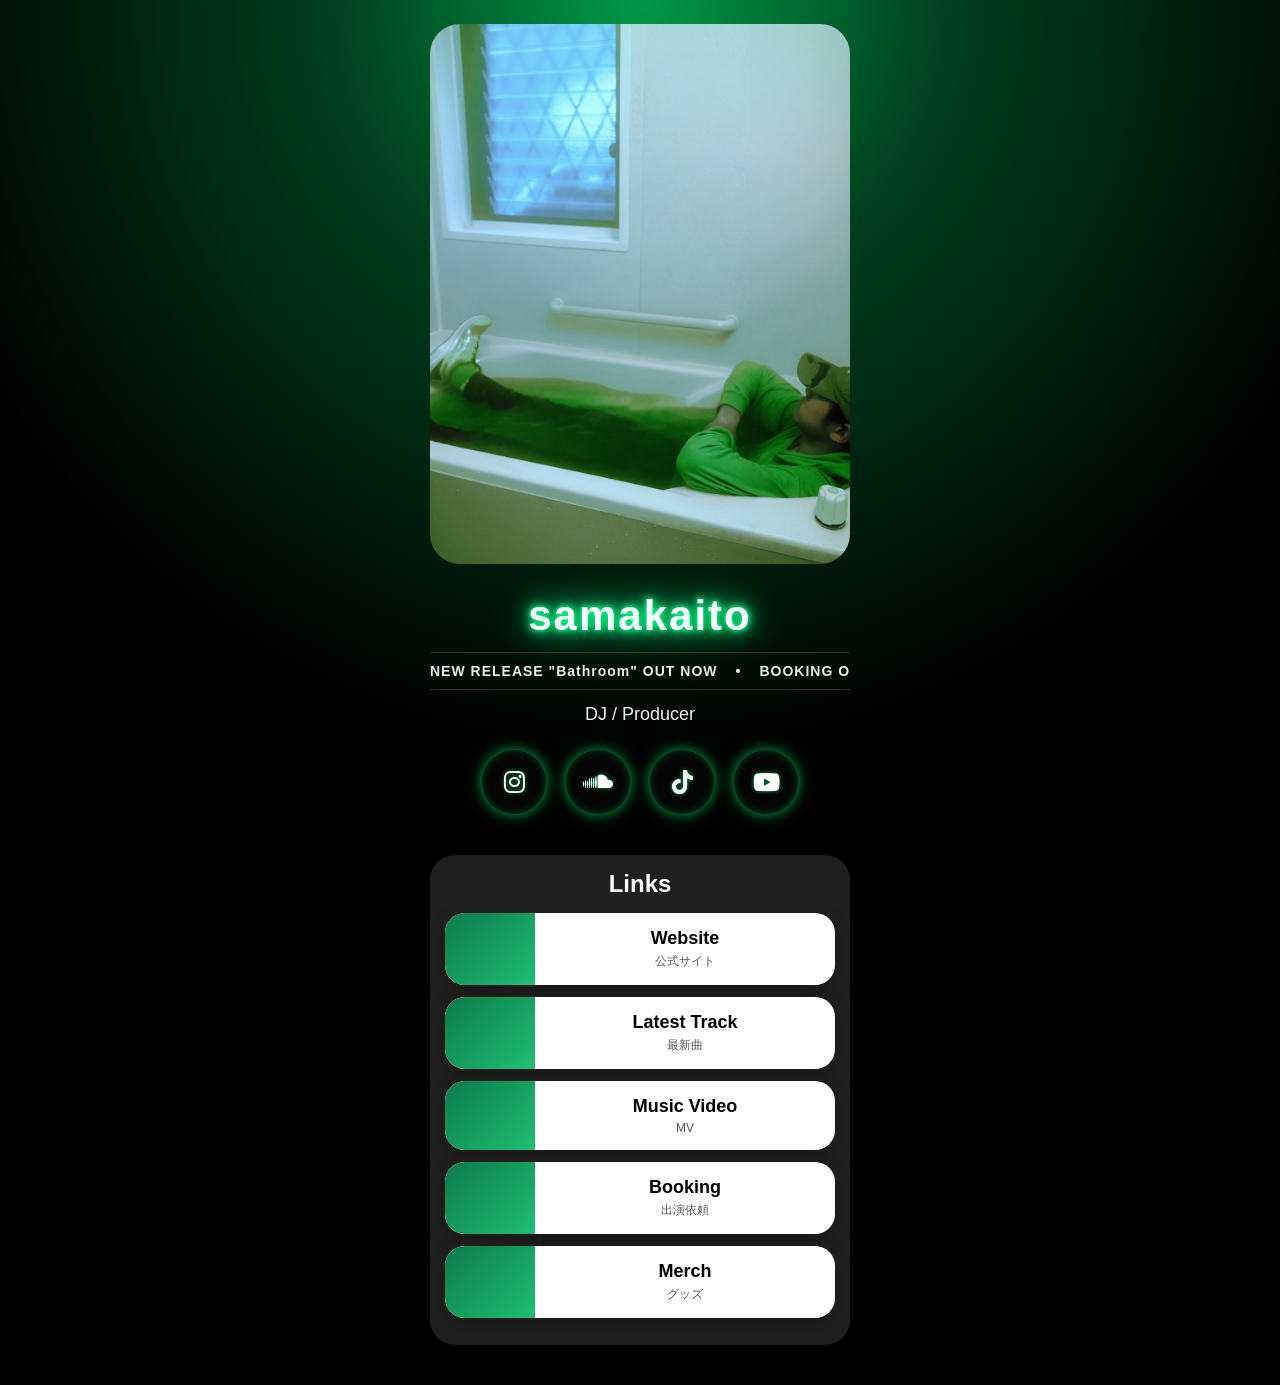
==== index.html @ 0506a915 "sumaho4" ====
<!DOCTYPE html>
<html lang="ja">
<head>
  <meta charset="UTF-8">
  <meta name="viewport" content="width=device-width, initial-scale=1.0">

  <!-- SEO -->
  <meta name="description" content="samakaito official site | DJ / Producer">

  <title>samakaito</title>

  <!-- アイコン（あれば） -->
  <!-- <link rel="icon" href="images/favicon.ico"> -->

  <!-- FontAwesome -->
  <link rel="stylesheet" href="https://cdnjs.cloudflare.com/ajax/libs/font-awesome/6.5.0/css/all.min.css">

  <!-- CSS -->
  <link rel="stylesheet" href="style.css">
</head>

<body>

  <div class="page">
    <div class="container">

      <!-- TOP画像 -->
      <div class="hero-image"></div>

      <!-- 名前 -->
      <div class="name">samakaito</div>

      <!-- お知らせ（無限ループ） -->
      <div class="news-ticker">
        <div class="news-track">
          <span>NEW RELEASE "Bathroom" OUT NOW</span>
          <span>•</span>
          <span>BOOKING OPEN</span>
          <span>•</span>
          <span>LATEST LINKS BELOW</span>
          <span>•</span>

          <!-- ループ用 -->
          <span>NEW RELEASE "Bathroom" OUT NOW</span>
          <span>•</span>
          <span>BOOKING OPEN</span>
          <span>•</span>
          <span>LATEST LINKS BELOW</span>
          <span>•</span>
        </div>
      </div>

      <!-- 役職 -->
      <div class="role">DJ / Producer</div>

      <!-- SNS -->
      <div class="socials">

        <a href="https://instagram.com/" class="social-btn" target="_blank" rel="noopener noreferrer">
          <i class="fa-brands fa-instagram"></i>
        </a>

        <a href="https://soundcloud.com/" class="social-btn" target="_blank" rel="noopener noreferrer">
          <i class="fa-brands fa-soundcloud"></i>
        </a>

        <a href="https://tiktok.com/" class="social-btn" target="_blank" rel="noopener noreferrer">
          <i class="fa-brands fa-tiktok"></i>
        </a>

        <a href="https://youtube.com/" class="social-btn" target="_blank" rel="noopener noreferrer">
          <i class="fa-brands fa-youtube"></i>
        </a>

      </div>

      <!-- リンクエリア -->
      <div class="links-wrap">

        <div class="section-title">Links</div>

        <!-- Website -->
        <a href="#" class="link-card">
          <div class="thumb"></div>
          <div class="card-text">
            <div class="card-title">Website</div>
            <div class="card-sub">公式サイト</div>
          </div>
        </a>

        <!-- Latest Track -->
        <a href="#" class="link-card">
          <div class="thumb"></div>
          <div class="card-text">
            <div class="card-title">Latest Track</div>
            <div class="card-sub">最新曲</div>
          </div>
        </a>

        <!-- MV -->
        <a href="#" class="link-card">
          <div class="thumb"></div>
          <div class="card-text">
            <div class="card-title">Music Video</div>
            <div class="card-sub">MV</div>
          </div>
        </a>

        <!-- Booking -->
        <a href="#" class="link-card">
          <div class="thumb"></div>
          <div class="card-text">
            <div class="card-title">Booking</div>
            <div class="card-sub">出演依頼</div>
          </div>
        </a>

        <!-- Merch -->
        <a href="#" class="link-card">
          <div class="thumb"></div>
          <div class="card-text">
            <div class="card-title">Merch</div>
            <div class="card-sub">グッズ</div>
          </div>
        </a>

      </div>

    </div>
  </div>

</body>
</html>
---- style.css ----
body{
  margin:0;
  font-family:sans-serif;
  color:white;
  background:#000;
}

/* ▼ページ全体 */
.page{
  min-height:100vh;
  padding:24px 16px 40px;
  background:
    radial-gradient(circle at top,
      rgba(0,255,120,0.6) 0%,
      rgba(0,255,120,0.25) 20%,
      rgba(0,0,0,0.95) 50%,
      #000 80%
    );
}

/* ▼中央寄せ全体 */
.container{
  max-width:420px;
  margin:0 auto;
  text-align:center;
}

/* ▼トップ画像 */
.hero-image{
  position:relative;
  height:60vh;
  min-height:360px;
  max-height:680px;
  border-radius:30px;
  overflow:hidden;
  margin-bottom:28px;
  background-image:url("images/samakaito_Bathroom_TOP.jpg");
  background-size:cover;
  background-position:center;
  background-repeat:no-repeat;
}

/* ▼画像の上の演出 */
.hero-image::after{
  content:"";
  position:absolute;
  inset:0;
  background:
    linear-gradient(
      rgba(0,0,0,0.2),
      rgba(0,0,0,0.7)
    ),
    radial-gradient(circle at top,
      rgba(0,255,120,0.35),
      transparent 60%
    );
  mix-blend-mode:screen;
}

/* ▼名前 */
.name{
  font-size:42px;
  font-weight:bold;
  letter-spacing:2px;
  margin:10px 0;
  color:#fff;
  text-shadow:
    0 0 5px #00ff88,
    0 0 10px #00ff88,
    0 0 20px #00ff88,
    0 0 40px #00ff88;
}

/* ▼お知らせ */
.news-ticker{
  width:100%;
  overflow:hidden;
  margin:12px 0 14px;
  padding:10px 0;
  border-top:1px solid rgba(255,255,255,0.18);
  border-bottom:1px solid rgba(255,255,255,0.18);
}

.news-track{
  display:flex;
  gap:18px;
  width:max-content;
  white-space:nowrap;
  animation:scrollNews 18s linear infinite;
  font-size:14px;
  font-weight:bold;
  color:rgba(255,255,255,0.92);
  letter-spacing:1px;
}

@keyframes scrollNews{
  from{
    transform:translateX(0);
  }
  to{
    transform:translateX(-50%);
  }
}

/* ▼役職 */
.role{
  font-size:18px;
  opacity:.95;
  margin:0;
}

/* ▼SNS */
.socials{
  display:flex;
  justify-content:center;
  gap:18px;
  margin-top:24px;
  flex-wrap:wrap;
}

/* ▼ネオンディスクボタン */
.social-btn{
  width:64px;
  height:64px;
  border-radius:50%;
  display:flex;
  align-items:center;
  justify-content:center;
  text-decoration:none;
  color:#ffffff;
  background:#050505;
  border:1px solid rgba(0,255,120,0.3);
  box-shadow:
    0 0 10px rgba(0,255,120,0.4),
    0 0 20px rgba(0,255,120,0.25),
    inset 0 0 10px rgba(0,255,120,0.2);
  transition:
    transform 0.25s ease,
    box-shadow 0.25s ease,
    border-color 0.25s ease;
}

.social-btn i{
  font-size:24px;
  line-height:1;
  color:#ffffff;
  text-shadow:0 0 4px rgba(0,255,120,0.6);
}

.social-btn:hover{
  transform:translateY(-4px) scale(1.05);
  box-shadow:
    0 0 15px rgba(0,255,120,0.7),
    0 0 35px rgba(0,255,120,0.4),
    inset 0 0 15px rgba(0,255,120,0.3);
  border-color:rgba(0,255,120,0.6);
}

.social-btn:hover .fa-instagram{
  color:#E1306C;
  text-shadow:0 0 8px #E1306C;
}

.social-btn:hover .fa-soundcloud{
  color:#ff5500;
  text-shadow:0 0 8px #ff5500;
}

.social-btn:hover .fa-tiktok{
  color:#00f2ea;
  text-shadow:0 0 8px #00f2ea;
}

.social-btn:hover .fa-youtube{
  color:#ff0000;
  text-shadow:0 0 8px #ff0000;
}

/* ▼リンクカードエリア */
.links-wrap{
  margin-top:40px;
  background:rgba(255,255,255,0.12);
  border-radius:25px;
  padding:15px;
  backdrop-filter:blur(10px);
  -webkit-backdrop-filter:blur(10px);
}

.section-title{
  font-size:24px;
  font-weight:bold;
  margin-bottom:15px;
}

/* ▼カード */
.link-card{
  display:flex;
  align-items:stretch;
  background:white;
  color:black;
  border-radius:20px;
  overflow:hidden;
  margin-bottom:12px;
  text-decoration:none;
  box-shadow:0 8px 20px rgba(0,0,0,0.18);
  transition:transform 0.2s ease, box-shadow 0.2s ease;
}

.link-card:hover{
  transform:translateY(-3px);
  box-shadow:0 12px 24px rgba(0,0,0,0.25);
}

.thumb{
  width:90px;
  min-width:90px;
  background:linear-gradient(135deg,#0d7a49,#1fbf75);
}

.card-text{
  padding:15px;
  flex:1;
}

.card-title{
  font-weight:bold;
  font-size:18px;
}

.card-sub{
  font-size:12px;
  color:#555;
  margin-top:4px;
}

/* ▼スマホ微調整 */
@media (max-width:480px){

  .page{
    min-height:100vh;
    padding:0;
    background:
      radial-gradient(circle at top,
        rgba(0,255,120,0.55) 0%,
        rgba(0,255,120,0.22) 18%,
        rgba(0,0,0,0.92) 45%,
        #000 78%
      );
  }

  .container{
    max-width:100%;
    width:100%;
  }

  .hero-image{
    width:100%;
    height:52vh;
    min-height:320px;
    max-height:none;
    border-radius:0 0 28px 28px;
    margin-bottom:24px;
    background-image:url("images/samakaito_Bathroom_TOP.jpg");
    background-size:cover;
    background-position:center;
    background-repeat:no-repeat;
  }

  .name{
    font-size:34px;
    letter-spacing:1px;
    margin:6px 0 10px;
  }

  .news-ticker{
    margin:10px 0 12px;
    padding:8px 0;
  }

  .news-track{
    font-size:12px;
    gap:14px;
  }

  .role{
    font-size:16px;
  }

  .socials{
    gap:16px;
    margin-top:20px;
  }

  .social-btn{
    width:56px;
    height:56px;
  }

  .social-btn i{
    font-size:20px;
  }

  .links-wrap{
    margin:24px 12px 0;
    border-radius:22px;
    padding:14px;
  }

  .section-title{
    font-size:22px;
  }

  .link-card{
    border-radius:18px;
    margin-bottom:12px;
  }

  .thumb{
    width:84px;
    min-width:84px;
  }

  .card-text{
    padding:14px;
  }

  .card-title{
    font-size:16px;
  }
}
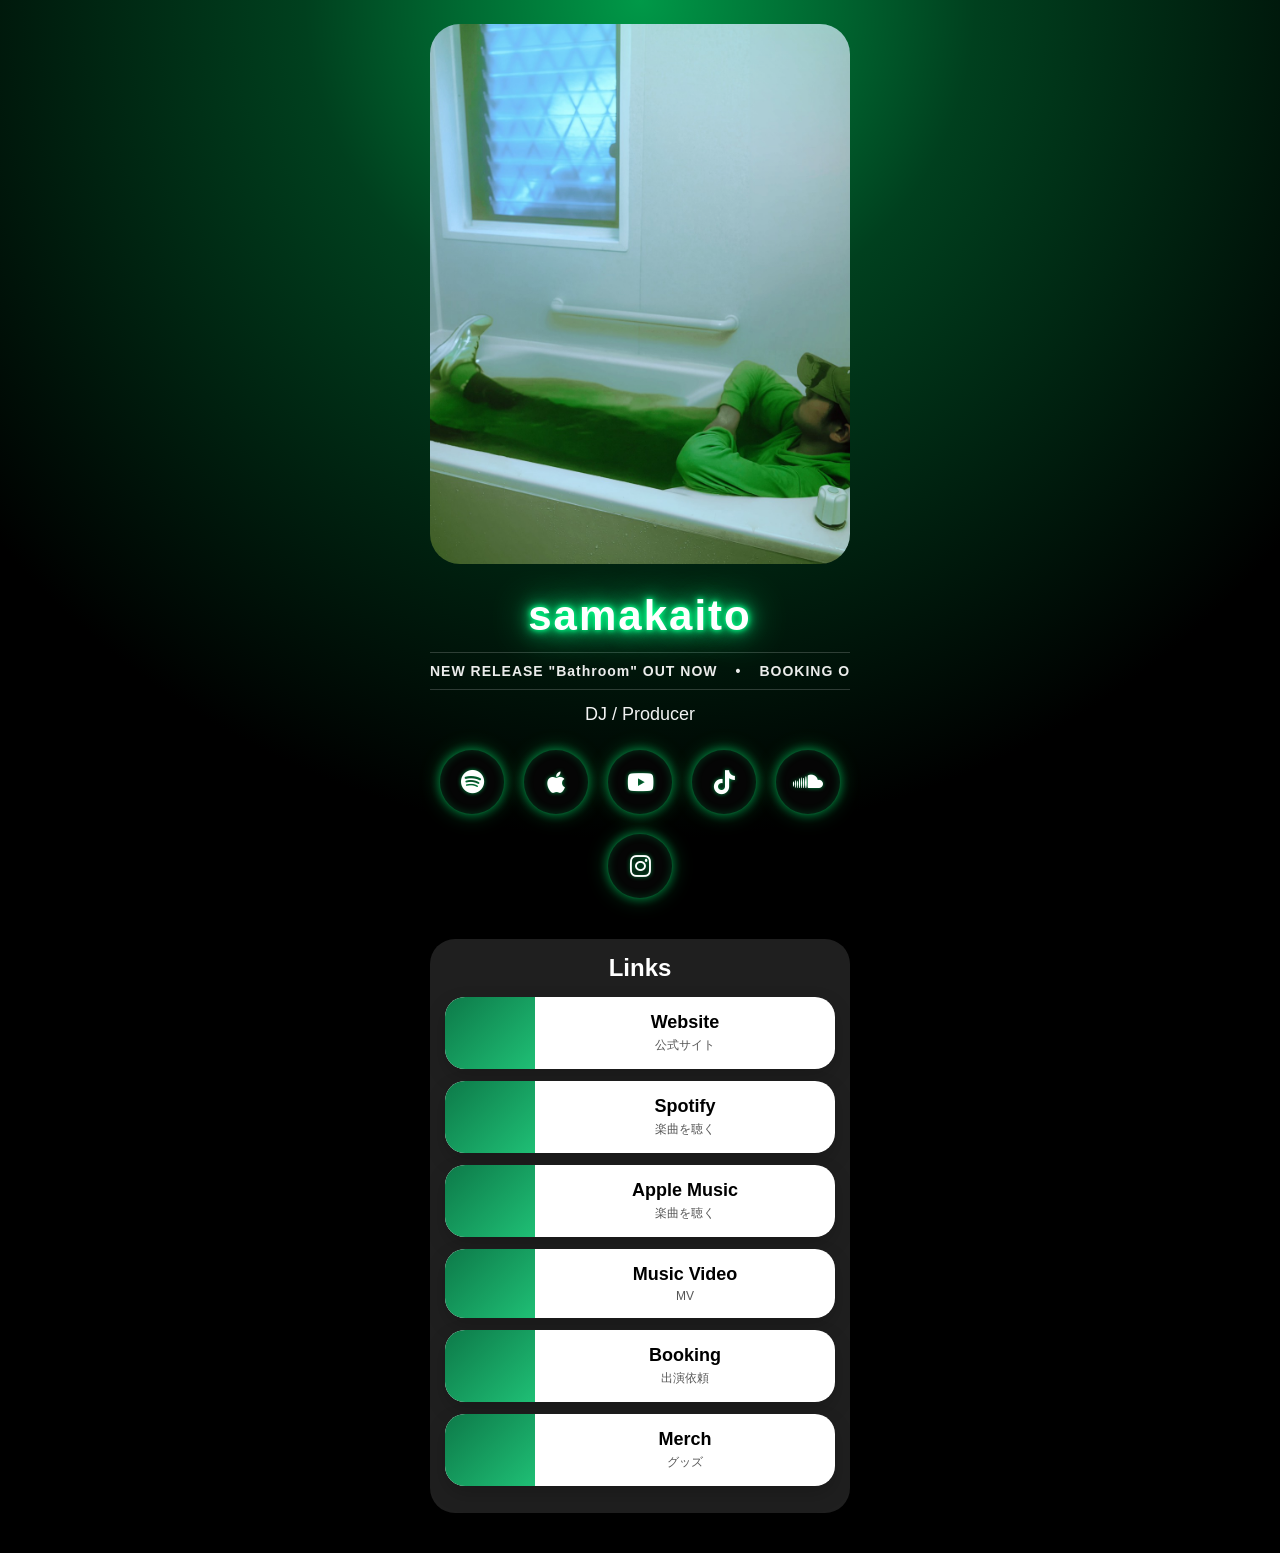
==== commit 3bb084ab: "rink" ====
--- a/index.html
+++ b/index.html
@@ -8,9 +8,6 @@
   <meta name="description" content="samakaito official site | DJ / Producer">
 
   <title>samakaito</title>
-
-  <!-- アイコン（あれば） -->
-  <!-- <link rel="icon" href="images/favicon.ico"> -->
 
   <!-- FontAwesome -->
   <link rel="stylesheet" href="https://cdnjs.cloudflare.com/ajax/libs/font-awesome/6.5.0/css/all.min.css">
@@ -30,7 +27,7 @@
       <!-- 名前 -->
       <div class="name">samakaito</div>
 
-      <!-- お知らせ（無限ループ） -->
+      <!-- お知らせ -->
       <div class="news-ticker">
         <div class="news-track">
           <span>NEW RELEASE "Bathroom" OUT NOW</span>
@@ -53,26 +50,40 @@
       <!-- 役職 -->
       <div class="role">DJ / Producer</div>
 
-      <!-- SNS -->
+      <!-- 🎧 SNS & MUSIC（ここが最重要） -->
       <div class="socials">
 
-        <a href="https://instagram.com/" class="social-btn" target="_blank" rel="noopener noreferrer">
-          <i class="fa-brands fa-instagram"></i>
-        </a>
+  <!-- Spotify -->
+  <a href="https://open.spotify.com/artist/3cTHVJInZ8mu4pKEX6HJEo?si=okGXKiWBS1qL0Cj5am4nKg" class="social-btn" target="_blank" rel="noopener noreferrer">
+    <i class="fa-brands fa-spotify"></i>
+  </a>
 
-        <a href="https://soundcloud.com/" class="social-btn" target="_blank" rel="noopener noreferrer">
-          <i class="fa-brands fa-soundcloud"></i>
-        </a>
+  <!-- Apple Music -->
+  <a href="https://music.apple.com/jp/artist/samakaito/1890063363" class="social-btn" target="_blank" rel="noopener noreferrer">
+    <i class="fa-brands fa-apple"></i>
+  </a>
 
-        <a href="https://tiktok.com/" class="social-btn" target="_blank" rel="noopener noreferrer">
-          <i class="fa-brands fa-tiktok"></i>
-        </a>
+  <!-- YouTube -->
+  <a href="https://youtube.com/@samakaitomusic?si=xnMKKxz8aSbFrkro" class="social-btn" target="_blank" rel="noopener noreferrer">
+    <i class="fa-brands fa-youtube"></i>
+  </a>
 
-        <a href="https://youtube.com/" class="social-btn" target="_blank" rel="noopener noreferrer">
-          <i class="fa-brands fa-youtube"></i>
-        </a>
+  <!-- TikTok -->
+  <a href="https://www.tiktok.com/@samakaitomusic?_r=1&_t=ZS-95JR2XxKKqy" class="social-btn" target="_blank" rel="noopener noreferrer">
+    <i class="fa-brands fa-tiktok"></i>
+  </a>
 
-      </div>
+  <!-- SoundCloud -->
+  <a href="https://on.soundcloud.com/qP8CCPgkNwNpDIT4Kt" class="social-btn" target="_blank" rel="noopener noreferrer">
+    <i class="fa-brands fa-soundcloud"></i>
+  </a>
+
+  <!-- Instagram（仮） -->
+  <a href="#" class="social-btn">
+    <i class="fa-brands fa-instagram"></i>
+  </a>
+
+</div>
 
       <!-- リンクエリア -->
       <div class="links-wrap">
@@ -88,12 +99,21 @@
           </div>
         </a>
 
-        <!-- Latest Track -->
-        <a href="#" class="link-card">
+        <!-- Spotify（ここにも置くのはアリ） -->
+        <a href="https://open.spotify.com/artist/3cTHVJlnZ8mu4pKEX6HJEo" class="link-card">
           <div class="thumb"></div>
           <div class="card-text">
-            <div class="card-title">Latest Track</div>
-            <div class="card-sub">最新曲</div>
+            <div class="card-title">Spotify</div>
+            <div class="card-sub">楽曲を聴く</div>
+          </div>
+        </a>
+
+        <!-- Apple Music -->
+        <a href="https://music.apple.com/jp/artist/samakaito/1890063363" class="link-card">
+          <div class="thumb"></div>
+          <div class="card-text">
+            <div class="card-title">Apple Music</div>
+            <div class="card-sub">楽曲を聴く</div>
           </div>
         </a>
 
--- a/style.css
+++ b/style.css
@@ -233,91 +233,150 @@
   margin-top:4px;
 }
 
-/* ▼スマホ微調整 */
+/* ▼スマホ完全版（PCと統一＋調整済み） */
 @media (max-width:480px){
 
+  /* ▼全体 */
   .page{
     min-height:100vh;
-    padding:0;
+    padding:24px 16px 40px;
+
     background:
       radial-gradient(circle at top,
-        rgba(0,255,120,0.55) 0%,
-        rgba(0,255,120,0.22) 18%,
-        rgba(0,0,0,0.92) 45%,
-        #000 78%
+        rgba(0,255,120,0.6) 0%,
+        rgba(0,255,120,0.25) 20%,
+        rgba(0,0,0,0.95) 50%,
+        #000 80%
       );
   }
 
   .container{
-    max-width:100%;
+    max-width:420px;
     width:100%;
-  }
-
+    margin:0 auto;
+    text-align:center;
+  }
+
+  /* ▼トップ画像（PCと同じ見た目） */
   .hero-image{
     width:100%;
-    height:52vh;
-    min-height:320px;
-    max-height:none;
-    border-radius:0 0 28px 28px;
-    margin-bottom:24px;
+    height:60vh;
+    min-height:360px;
+    max-height:680px;
+
+    border-radius:30px;
+    overflow:hidden;
+    margin-bottom:28px;
+
     background-image:url("images/samakaito_Bathroom_TOP.jpg");
     background-size:cover;
     background-position:center;
     background-repeat:no-repeat;
   }
 
+  /* ▼名前 */
   .name{
     font-size:34px;
     letter-spacing:1px;
-    margin:6px 0 10px;
-  }
-
+    margin:10px 0;
+  }
+
+  /* ▼お知らせ */
   .news-ticker{
-    margin:10px 0 12px;
-    padding:8px 0;
+    width:100%;
+    overflow:hidden;
+    margin:12px 0 14px;
+    padding:10px 0;
+
+    border-top:1px solid rgba(255,255,255,0.2);
+    border-bottom:1px solid rgba(255,255,255,0.2);
+
+    -webkit-mask-image: linear-gradient(to right, transparent, white 10%, white 90%, transparent);
+    mask-image: linear-gradient(to right, transparent, white 10%, white 90%, transparent);
   }
 
   .news-track{
+    display:flex;
+    gap:16px;
+    width:max-content;
+    white-space:nowrap;
+
     font-size:12px;
-    gap:14px;
-  }
-
+    font-weight:bold;
+    letter-spacing:1px;
+
+    color:rgba(255,255,255,0.9);
+
+    animation:scrollNews 28s linear infinite;
+  }
+
+  /* ▼役職 */
   .role{
     font-size:16px;
-  }
-
+    margin-top:6px;
+  }
+
+  /* ▼SNS */
   .socials{
+    display:flex;
+    justify-content:center;
     gap:16px;
     margin-top:20px;
+    flex-wrap:wrap;
   }
 
   .social-btn{
     width:56px;
     height:56px;
+    border-radius:50%;
+
+    display:flex;
+    align-items:center;
+    justify-content:center;
+
+    background:#050505;
+    border:1px solid rgba(0,255,120,0.3);
+
+    box-shadow:
+      0 0 10px rgba(0,255,120,0.4),
+      0 0 20px rgba(0,255,120,0.25),
+      inset 0 0 10px rgba(0,255,120,0.2);
   }
 
   .social-btn i{
     font-size:20px;
-  }
-
+    color:#fff;
+  }
+
+  /* ▼リンクエリア */
   .links-wrap{
-    margin:24px 12px 0;
-    border-radius:22px;
-    padding:14px;
+    margin-top:32px;
+    padding:15px;
+
+    background:rgba(255,255,255,0.12);
+    border-radius:25px;
+
+    backdrop-filter:blur(10px);
+    -webkit-backdrop-filter:blur(10px);
   }
 
   .section-title{
     font-size:22px;
-  }
-
+    margin-bottom:14px;
+  }
+
+  /* ▼カード */
   .link-card{
+    display:flex;
     border-radius:18px;
+    overflow:hidden;
     margin-bottom:12px;
   }
 
   .thumb{
     width:84px;
     min-width:84px;
+    background:linear-gradient(135deg,#0d7a49,#1fbf75);
   }
 
   .card-text{
@@ -325,6 +384,10 @@
   }
 
   .card-title{
-    font-size:16px;
+    font-size:15px;
+  }
+
+  .card-sub{
+    font-size:12px;
   }
 }
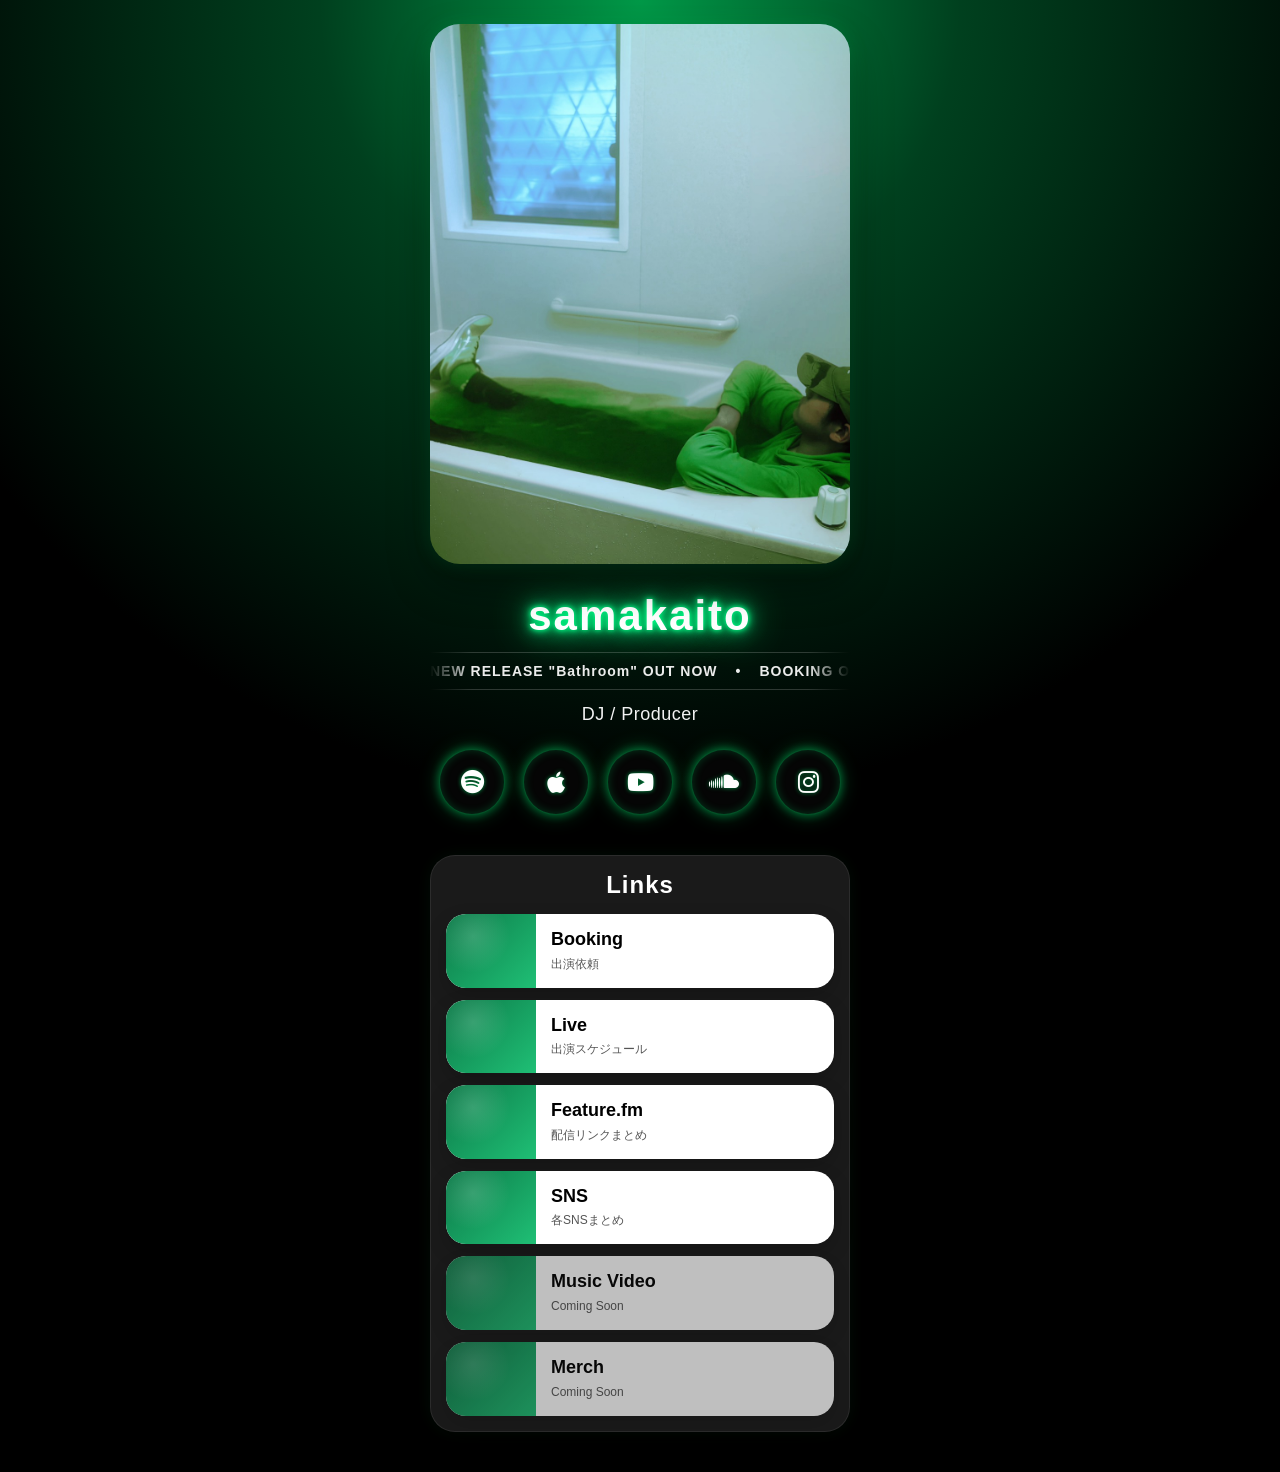
==== commit 616d2c06: "rink2" ====
--- a/index.html
+++ b/index.html
@@ -50,81 +50,40 @@
       <!-- 役職 -->
       <div class="role">DJ / Producer</div>
 
-      <!-- 🎧 SNS & MUSIC（ここが最重要） -->
+      <!-- SNS & MUSIC -->
       <div class="socials">
 
-  <!-- Spotify -->
-  <a href="https://open.spotify.com/artist/3cTHVJInZ8mu4pKEX6HJEo?si=okGXKiWBS1qL0Cj5am4nKg" class="social-btn" target="_blank" rel="noopener noreferrer">
-    <i class="fa-brands fa-spotify"></i>
-  </a>
+        <!-- Spotify -->
+        <a href="https://open.spotify.com/artist/3cTHVJInZ8mu4pKEX6HJEo?si=okGXKiWBS1qL0Cj5am4nKg" class="social-btn" target="_blank" rel="noopener noreferrer" aria-label="Spotify">
+          <i class="fa-brands fa-spotify"></i>
+        </a>
 
-  <!-- Apple Music -->
-  <a href="https://music.apple.com/jp/artist/samakaito/1890063363" class="social-btn" target="_blank" rel="noopener noreferrer">
-    <i class="fa-brands fa-apple"></i>
-  </a>
+        <!-- Apple Music -->
+        <a href="https://music.apple.com/jp/artist/samakaito/1890063363" class="social-btn" target="_blank" rel="noopener noreferrer" aria-label="Apple Music">
+          <i class="fa-brands fa-apple"></i>
+        </a>
 
-  <!-- YouTube -->
-  <a href="https://youtube.com/@samakaitomusic?si=xnMKKxz8aSbFrkro" class="social-btn" target="_blank" rel="noopener noreferrer">
-    <i class="fa-brands fa-youtube"></i>
-  </a>
+        <!-- YouTube -->
+        <a href="https://youtube.com/@samakaitomusic?si=xnMKKxz8aSbFrkro" class="social-btn" target="_blank" rel="noopener noreferrer" aria-label="YouTube">
+          <i class="fa-brands fa-youtube"></i>
+        </a>
 
-  <!-- TikTok -->
-  <a href="https://www.tiktok.com/@samakaitomusic?_r=1&_t=ZS-95JR2XxKKqy" class="social-btn" target="_blank" rel="noopener noreferrer">
-    <i class="fa-brands fa-tiktok"></i>
-  </a>
+        <!-- SoundCloud -->
+        <a href="https://on.soundcloud.com/qP8CCPgkNwNpDIT4Kt" class="social-btn" target="_blank" rel="noopener noreferrer" aria-label="SoundCloud">
+          <i class="fa-brands fa-soundcloud"></i>
+        </a>
 
-  <!-- SoundCloud -->
-  <a href="https://on.soundcloud.com/qP8CCPgkNwNpDIT4Kt" class="social-btn" target="_blank" rel="noopener noreferrer">
-    <i class="fa-brands fa-soundcloud"></i>
-  </a>
+        <!-- Instagram（未設定なら # のままでOK） -->
+        <a href="#" class="social-btn" target="_blank" rel="noopener noreferrer" aria-label="Instagram">
+          <i class="fa-brands fa-instagram"></i>
+        </a>
 
-  <!-- Instagram（仮） -->
-  <a href="#" class="social-btn">
-    <i class="fa-brands fa-instagram"></i>
-  </a>
-
-</div>
+      </div>
 
       <!-- リンクエリア -->
       <div class="links-wrap">
 
         <div class="section-title">Links</div>
-
-        <!-- Website -->
-        <a href="#" class="link-card">
-          <div class="thumb"></div>
-          <div class="card-text">
-            <div class="card-title">Website</div>
-            <div class="card-sub">公式サイト</div>
-          </div>
-        </a>
-
-        <!-- Spotify（ここにも置くのはアリ） -->
-        <a href="https://open.spotify.com/artist/3cTHVJlnZ8mu4pKEX6HJEo" class="link-card">
-          <div class="thumb"></div>
-          <div class="card-text">
-            <div class="card-title">Spotify</div>
-            <div class="card-sub">楽曲を聴く</div>
-          </div>
-        </a>
-
-        <!-- Apple Music -->
-        <a href="https://music.apple.com/jp/artist/samakaito/1890063363" class="link-card">
-          <div class="thumb"></div>
-          <div class="card-text">
-            <div class="card-title">Apple Music</div>
-            <div class="card-sub">楽曲を聴く</div>
-          </div>
-        </a>
-
-        <!-- MV -->
-        <a href="#" class="link-card">
-          <div class="thumb"></div>
-          <div class="card-text">
-            <div class="card-title">Music Video</div>
-            <div class="card-sub">MV</div>
-          </div>
-        </a>
 
         <!-- Booking -->
         <a href="#" class="link-card">
@@ -135,14 +94,50 @@
           </div>
         </a>
 
-        <!-- Merch -->
-        <a href="#" class="link-card">
+        <!-- Live -->
+        <a href="live.html" class="link-card">
+          <div class="thumb"></div>
+          <div class="card-text">
+            <div class="card-title">Live</div>
+            <div class="card-sub">出演スケジュール</div>
+          </div>
+        </a>
+
+        <!-- Feature.fm -->
+        <a href="#" class="link-card" target="_blank" rel="noopener noreferrer">
+          <div class="thumb"></div>
+          <div class="card-text">
+            <div class="card-title">Feature.fm</div>
+            <div class="card-sub">配信リンクまとめ</div>
+          </div>
+        </a>
+
+        <!-- SNS -->
+        <a href="#" class="link-card" target="_blank" rel="noopener noreferrer">
+          <div class="thumb"></div>
+          <div class="card-text">
+            <div class="card-title">SNS</div>
+            <div class="card-sub">各SNSまとめ</div>
+          </div>
+        </a>
+
+        <!-- Music Video Coming Soon -->
+        <div class="link-card link-card-disabled">
+          <div class="thumb"></div>
+          <div class="card-text">
+            <div class="card-title">Music Video</div>
+            <div class="card-sub">Coming Soon</div>
+          </div>
+        </div>
+
+        <!-- Merch Coming Soon -->
+        <div class="link-card link-card-disabled">
           <div class="thumb"></div>
           <div class="card-text">
             <div class="card-title">Merch</div>
-            <div class="card-sub">グッズ</div>
+            <div class="card-sub">Coming Soon</div>
           </div>
-        </a>
+        </div>
 
       </div>
 
--- a/style.css
+++ b/style.css
@@ -1,7 +1,7 @@
 body{
   margin:0;
   font-family:sans-serif;
-  color:white;
+  color:#fff;
   background:#000;
 }
 
@@ -21,6 +21,7 @@
 /* ▼中央寄せ全体 */
 .container{
   max-width:420px;
+  width:100%;
   margin:0 auto;
   text-align:center;
 }
@@ -28,6 +29,7 @@
 /* ▼トップ画像 */
 .hero-image{
   position:relative;
+  width:100%;
   height:60vh;
   min-height:360px;
   max-height:680px;
@@ -38,6 +40,9 @@
   background-size:cover;
   background-position:center;
   background-repeat:no-repeat;
+  box-shadow:
+    0 0 20px rgba(0,255,120,0.12),
+    0 20px 40px rgba(0,0,0,0.35);
 }
 
 /* ▼画像の上の演出 */
@@ -47,8 +52,8 @@
   inset:0;
   background:
     linear-gradient(
-      rgba(0,0,0,0.2),
-      rgba(0,0,0,0.7)
+      rgba(0,0,0,0.18),
+      rgba(0,0,0,0.68)
     ),
     radial-gradient(circle at top,
       rgba(0,255,120,0.35),
@@ -60,9 +65,9 @@
 /* ▼名前 */
 .name{
   font-size:42px;
-  font-weight:bold;
+  font-weight:700;
   letter-spacing:2px;
-  margin:10px 0;
+  margin:10px 0 8px;
   color:#fff;
   text-shadow:
     0 0 5px #00ff88,
@@ -79,6 +84,8 @@
   padding:10px 0;
   border-top:1px solid rgba(255,255,255,0.18);
   border-bottom:1px solid rgba(255,255,255,0.18);
+  -webkit-mask-image: linear-gradient(to right, transparent, white 10%, white 90%, transparent);
+  mask-image: linear-gradient(to right, transparent, white 10%, white 90%, transparent);
 }
 
 .news-track{
@@ -86,9 +93,9 @@
   gap:18px;
   width:max-content;
   white-space:nowrap;
-  animation:scrollNews 18s linear infinite;
+  animation:scrollNews 20s linear infinite;
   font-size:14px;
-  font-weight:bold;
+  font-weight:700;
   color:rgba(255,255,255,0.92);
   letter-spacing:1px;
 }
@@ -107,6 +114,7 @@
   font-size:18px;
   opacity:.95;
   margin:0;
+  letter-spacing:0.5px;
 }
 
 /* ▼SNS */
@@ -127,7 +135,7 @@
   align-items:center;
   justify-content:center;
   text-decoration:none;
-  color:#ffffff;
+  color:#fff;
   background:#050505;
   border:1px solid rgba(0,255,120,0.3);
   box-shadow:
@@ -143,7 +151,7 @@
 .social-btn i{
   font-size:24px;
   line-height:1;
-  color:#ffffff;
+  color:#fff;
   text-shadow:0 0 4px rgba(0,255,120,0.6);
 }
 
@@ -166,44 +174,58 @@
   text-shadow:0 0 8px #ff5500;
 }
 
-.social-btn:hover .fa-tiktok{
-  color:#00f2ea;
-  text-shadow:0 0 8px #00f2ea;
-}
-
 .social-btn:hover .fa-youtube{
   color:#ff0000;
   text-shadow:0 0 8px #ff0000;
 }
 
+.social-btn:hover .fa-spotify{
+  color:#1DB954;
+  text-shadow:0 0 8px #1DB954;
+}
+
+.social-btn:hover .fa-apple{
+  color:#ffffff;
+  text-shadow:0 0 8px rgba(255,255,255,0.95);
+}
+
 /* ▼リンクカードエリア */
 .links-wrap{
   margin-top:40px;
-  background:rgba(255,255,255,0.12);
+  background:rgba(255,255,255,0.1);
+  border:1px solid rgba(255,255,255,0.08);
   border-radius:25px;
   padding:15px;
   backdrop-filter:blur(10px);
   -webkit-backdrop-filter:blur(10px);
+  box-shadow:
+    0 12px 30px rgba(0,0,0,0.22),
+    0 0 20px rgba(0,255,120,0.06);
 }
 
 .section-title{
   font-size:24px;
-  font-weight:bold;
+  font-weight:700;
   margin-bottom:15px;
+  color:#fff;
+  letter-spacing:1px;
 }
 
 /* ▼カード */
 .link-card{
   display:flex;
   align-items:stretch;
-  background:white;
-  color:black;
+  background:#fff;
+  color:#000;
   border-radius:20px;
   overflow:hidden;
   margin-bottom:12px;
   text-decoration:none;
   box-shadow:0 8px 20px rgba(0,0,0,0.18);
-  transition:transform 0.2s ease, box-shadow 0.2s ease;
+  transition:
+    transform 0.2s ease,
+    box-shadow 0.2s ease,
+    opacity 0.2s ease;
 }
 
 .link-card:hover{
@@ -214,150 +236,116 @@
 .thumb{
   width:90px;
   min-width:90px;
-  background:linear-gradient(135deg,#0d7a49,#1fbf75);
+  background:
+    linear-gradient(135deg,#0d7a49,#1fbf75);
+  position:relative;
+}
+
+.thumb::after{
+  content:"";
+  position:absolute;
+  inset:0;
+  background:
+    radial-gradient(circle at 30% 30%, rgba(255,255,255,0.16), transparent 45%);
 }
 
 .card-text{
   padding:15px;
   flex:1;
+  text-align:left;
+  display:flex;
+  flex-direction:column;
+  justify-content:center;
 }
 
 .card-title{
-  font-weight:bold;
+  font-weight:700;
   font-size:18px;
+  line-height:1.2;
 }
 
 .card-sub{
   font-size:12px;
   color:#555;
   margin-top:4px;
-}
-
-/* ▼スマホ完全版（PCと統一＋調整済み） */
+  line-height:1.5;
+}
+
+/* ▼Coming Soonカード */
+.link-card-disabled{
+  opacity:0.72;
+  cursor:default;
+}
+
+.link-card-disabled:hover{
+  transform:none;
+  box-shadow:0 8px 20px rgba(0,0,0,0.18);
+}
+
+/* ▼最後のカードの余白調整 */
+.links-wrap .link-card:last-child,
+.links-wrap .link-card-disabled:last-child{
+  margin-bottom:0;
+}
+
+/* ▼スマホ */
 @media (max-width:480px){
 
-  /* ▼全体 */
   .page{
-    min-height:100vh;
     padding:24px 16px 40px;
-
-    background:
-      radial-gradient(circle at top,
-        rgba(0,255,120,0.6) 0%,
-        rgba(0,255,120,0.25) 20%,
-        rgba(0,0,0,0.95) 50%,
-        #000 80%
-      );
-  }
-
-  .container{
-    max-width:420px;
-    width:100%;
-    margin:0 auto;
-    text-align:center;
-  }
-
-  /* ▼トップ画像（PCと同じ見た目） */
+  }
+
   .hero-image{
-    width:100%;
     height:60vh;
     min-height:360px;
     max-height:680px;
-
     border-radius:30px;
-    overflow:hidden;
     margin-bottom:28px;
-
-    background-image:url("images/samakaito_Bathroom_TOP.jpg");
-    background-size:cover;
-    background-position:center;
-    background-repeat:no-repeat;
-  }
-
-  /* ▼名前 */
+  }
+
   .name{
     font-size:34px;
     letter-spacing:1px;
-    margin:10px 0;
-  }
-
-  /* ▼お知らせ */
+    margin:10px 0 8px;
+  }
+
   .news-ticker{
-    width:100%;
-    overflow:hidden;
     margin:12px 0 14px;
     padding:10px 0;
-
     border-top:1px solid rgba(255,255,255,0.2);
     border-bottom:1px solid rgba(255,255,255,0.2);
-
-    -webkit-mask-image: linear-gradient(to right, transparent, white 10%, white 90%, transparent);
-    mask-image: linear-gradient(to right, transparent, white 10%, white 90%, transparent);
   }
 
   .news-track{
-    display:flex;
     gap:16px;
-    width:max-content;
-    white-space:nowrap;
-
     font-size:12px;
-    font-weight:bold;
     letter-spacing:1px;
-
-    color:rgba(255,255,255,0.9);
-
     animation:scrollNews 28s linear infinite;
   }
 
-  /* ▼役職 */
   .role{
     font-size:16px;
     margin-top:6px;
   }
 
-  /* ▼SNS */
   .socials{
-    display:flex;
-    justify-content:center;
     gap:16px;
     margin-top:20px;
-    flex-wrap:wrap;
   }
 
   .social-btn{
     width:56px;
     height:56px;
-    border-radius:50%;
-
-    display:flex;
-    align-items:center;
-    justify-content:center;
-
-    background:#050505;
-    border:1px solid rgba(0,255,120,0.3);
-
-    box-shadow:
-      0 0 10px rgba(0,255,120,0.4),
-      0 0 20px rgba(0,255,120,0.25),
-      inset 0 0 10px rgba(0,255,120,0.2);
   }
 
   .social-btn i{
     font-size:20px;
-    color:#fff;
-  }
-
-  /* ▼リンクエリア */
+  }
+
   .links-wrap{
     margin-top:32px;
     padding:15px;
-
-    background:rgba(255,255,255,0.12);
     border-radius:25px;
-
-    backdrop-filter:blur(10px);
-    -webkit-backdrop-filter:blur(10px);
   }
 
   .section-title{
@@ -365,18 +353,14 @@
     margin-bottom:14px;
   }
 
-  /* ▼カード */
   .link-card{
-    display:flex;
     border-radius:18px;
-    overflow:hidden;
     margin-bottom:12px;
   }
 
   .thumb{
     width:84px;
     min-width:84px;
-    background:linear-gradient(135deg,#0d7a49,#1fbf75);
   }
 
   .card-text{
